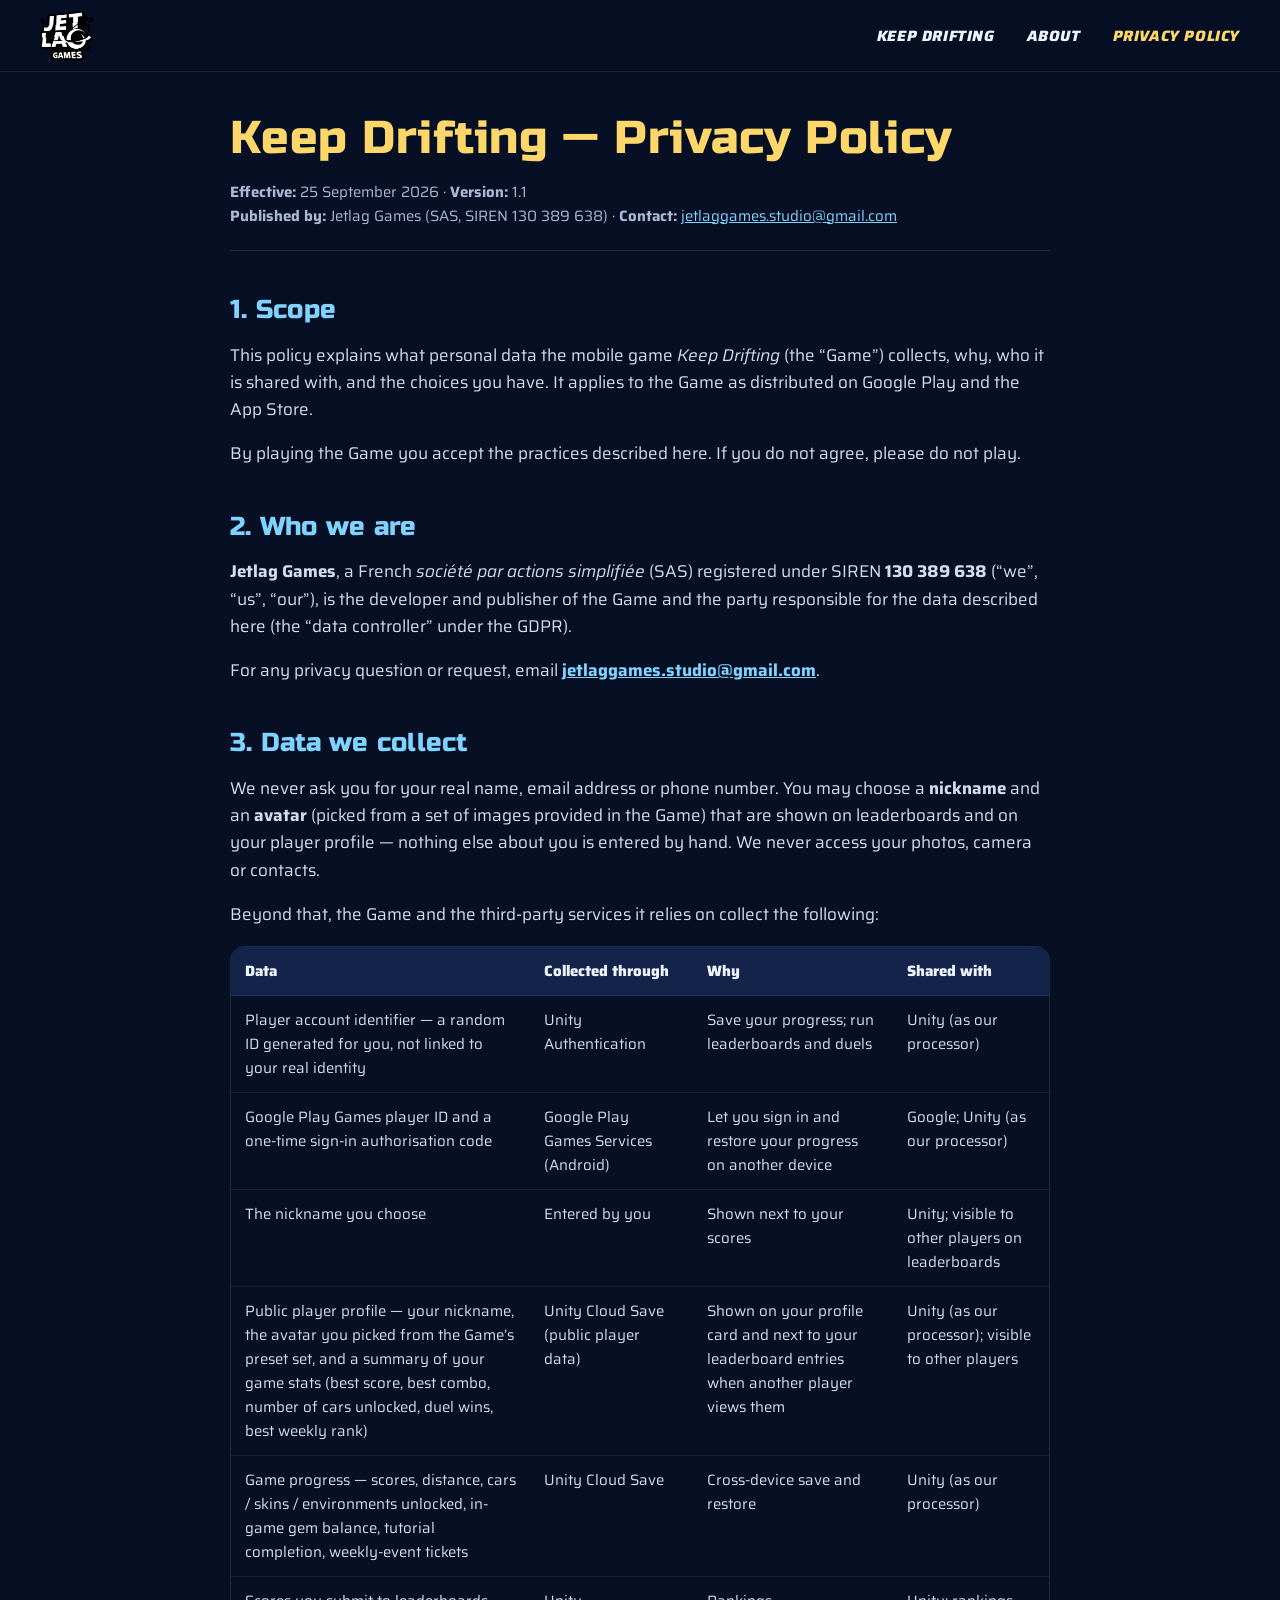
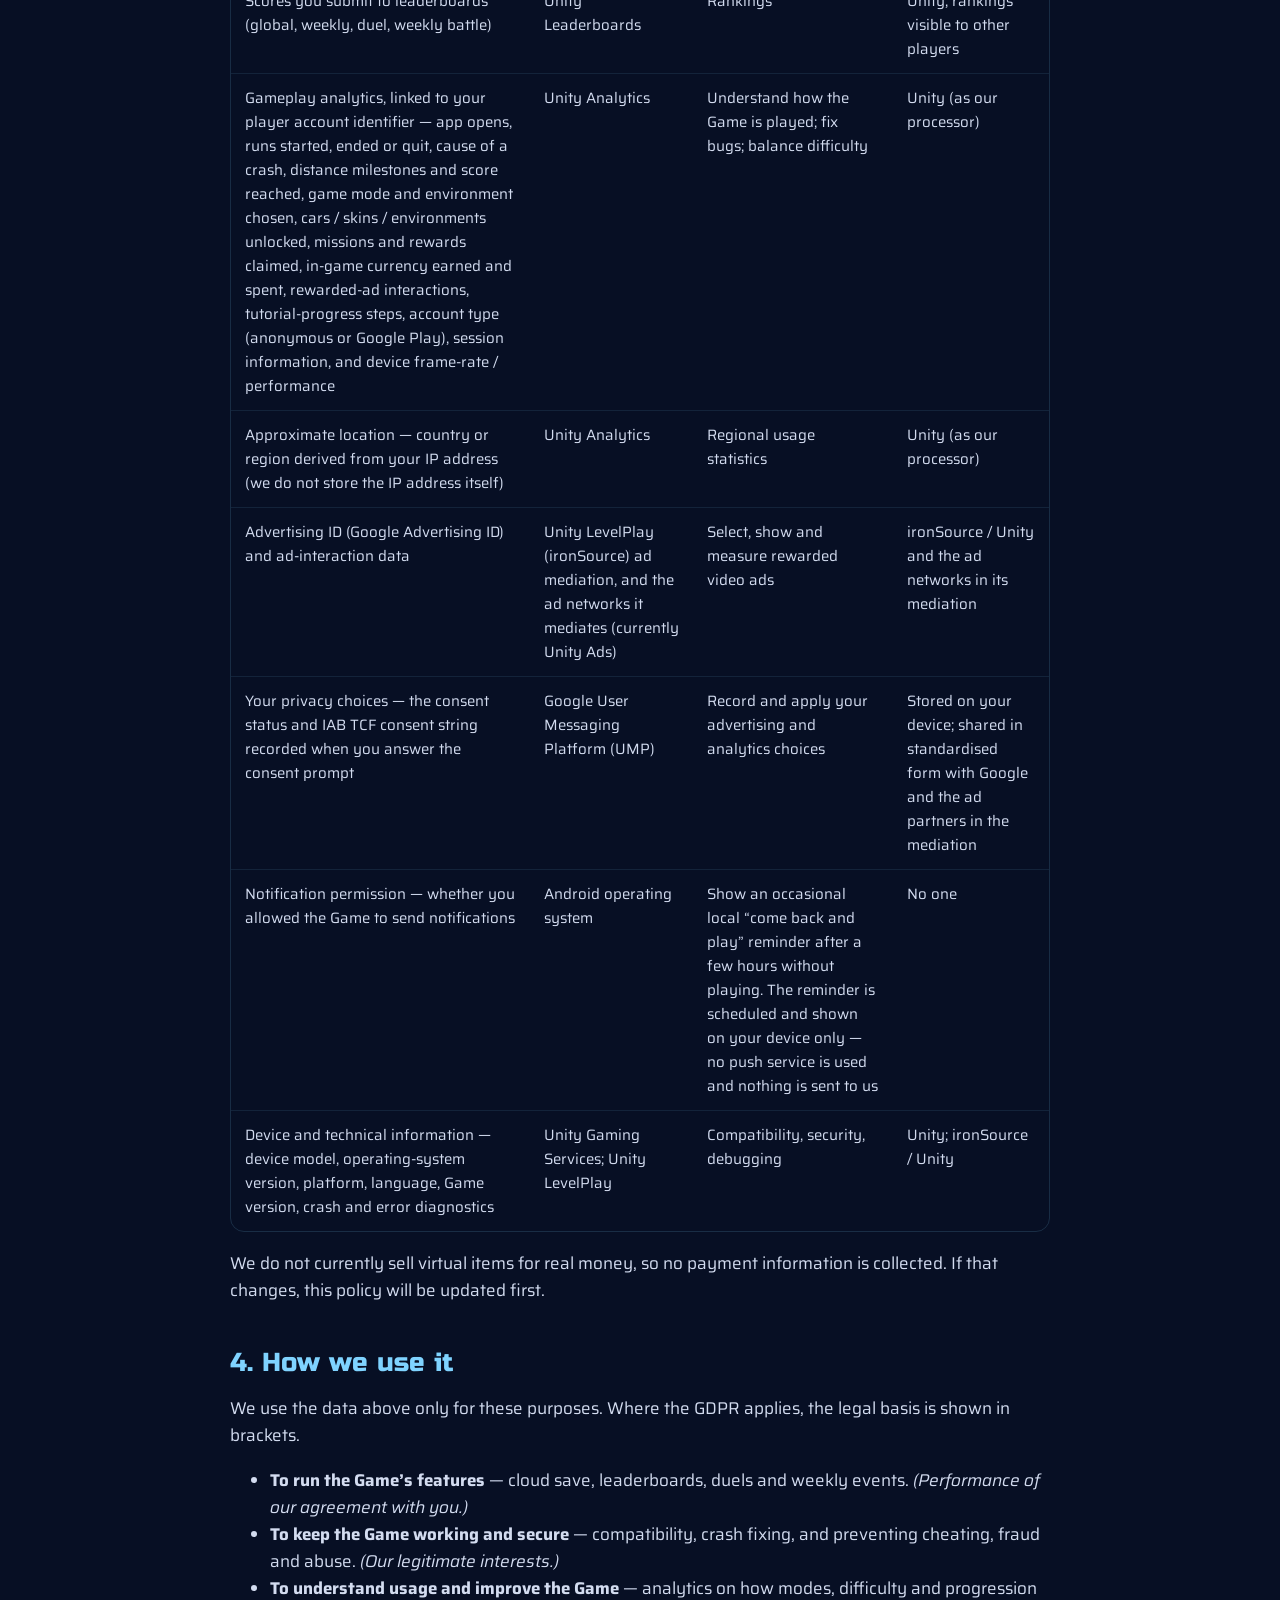
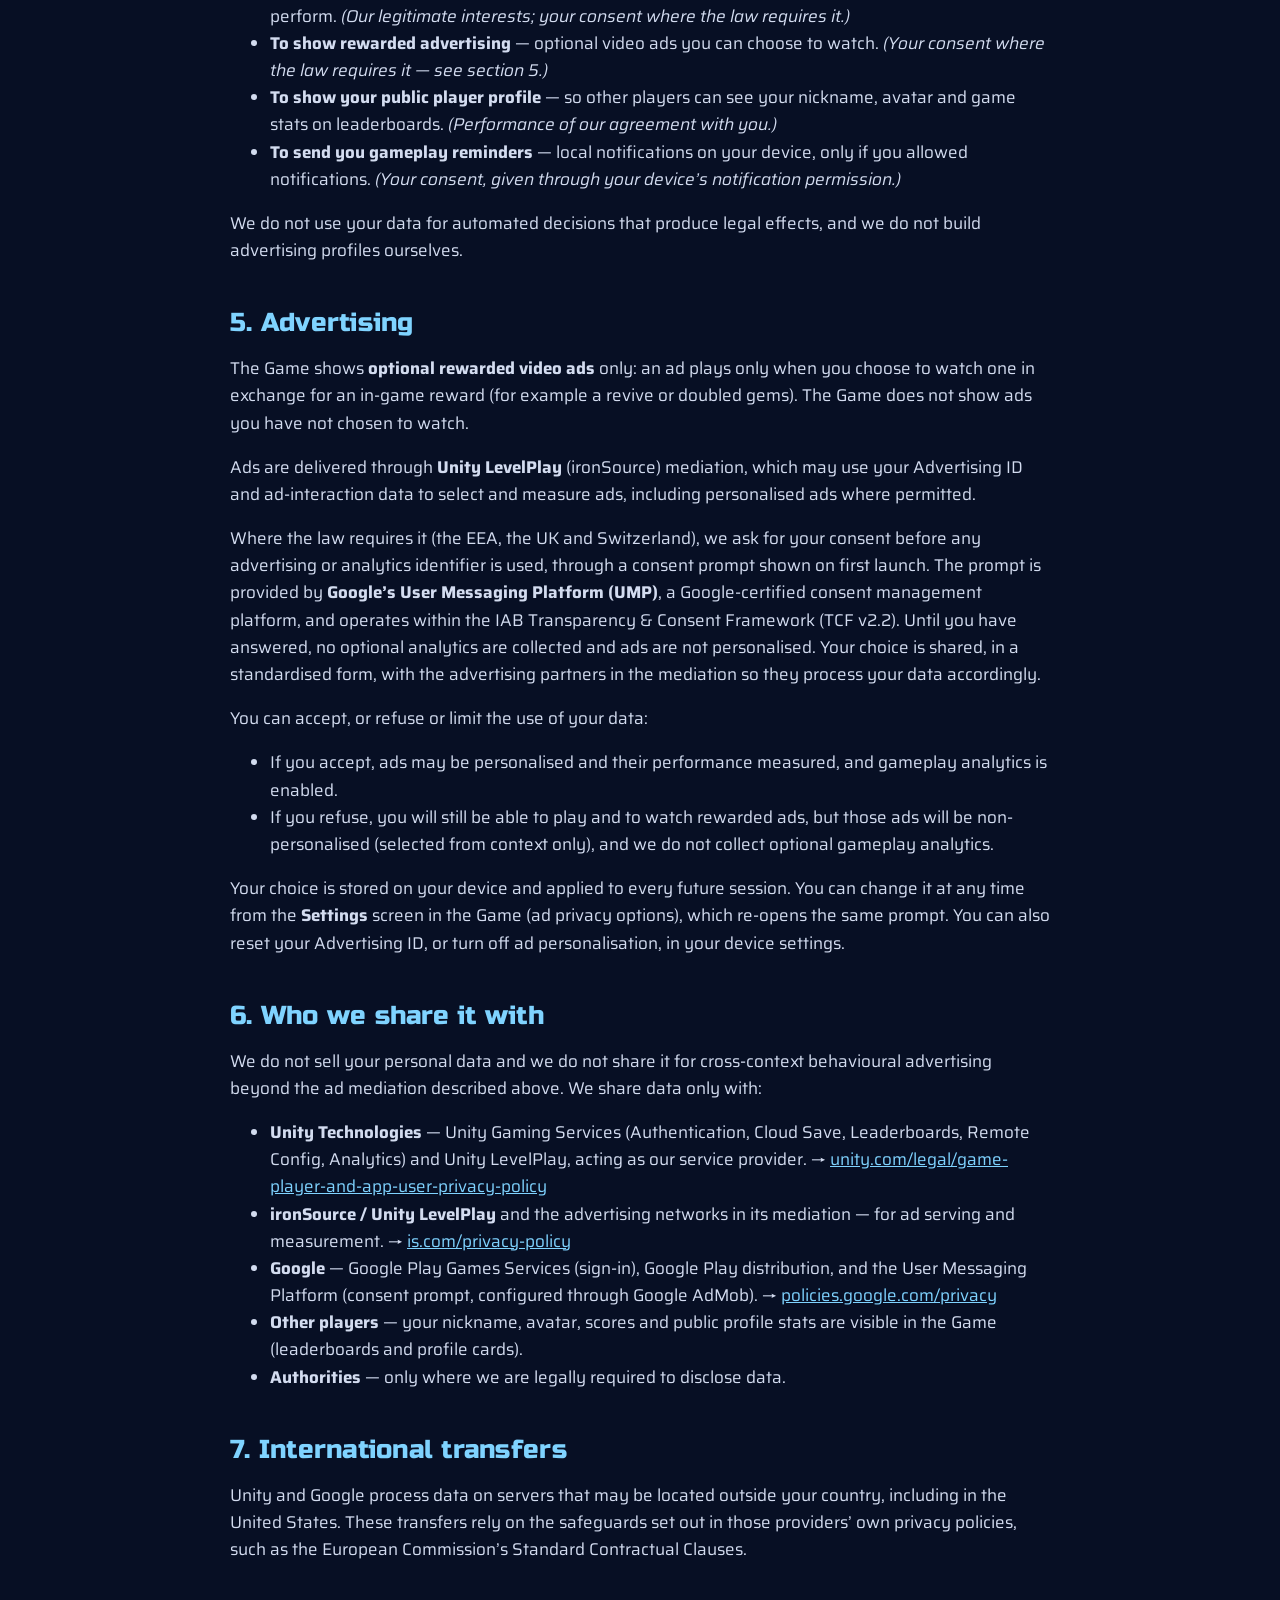
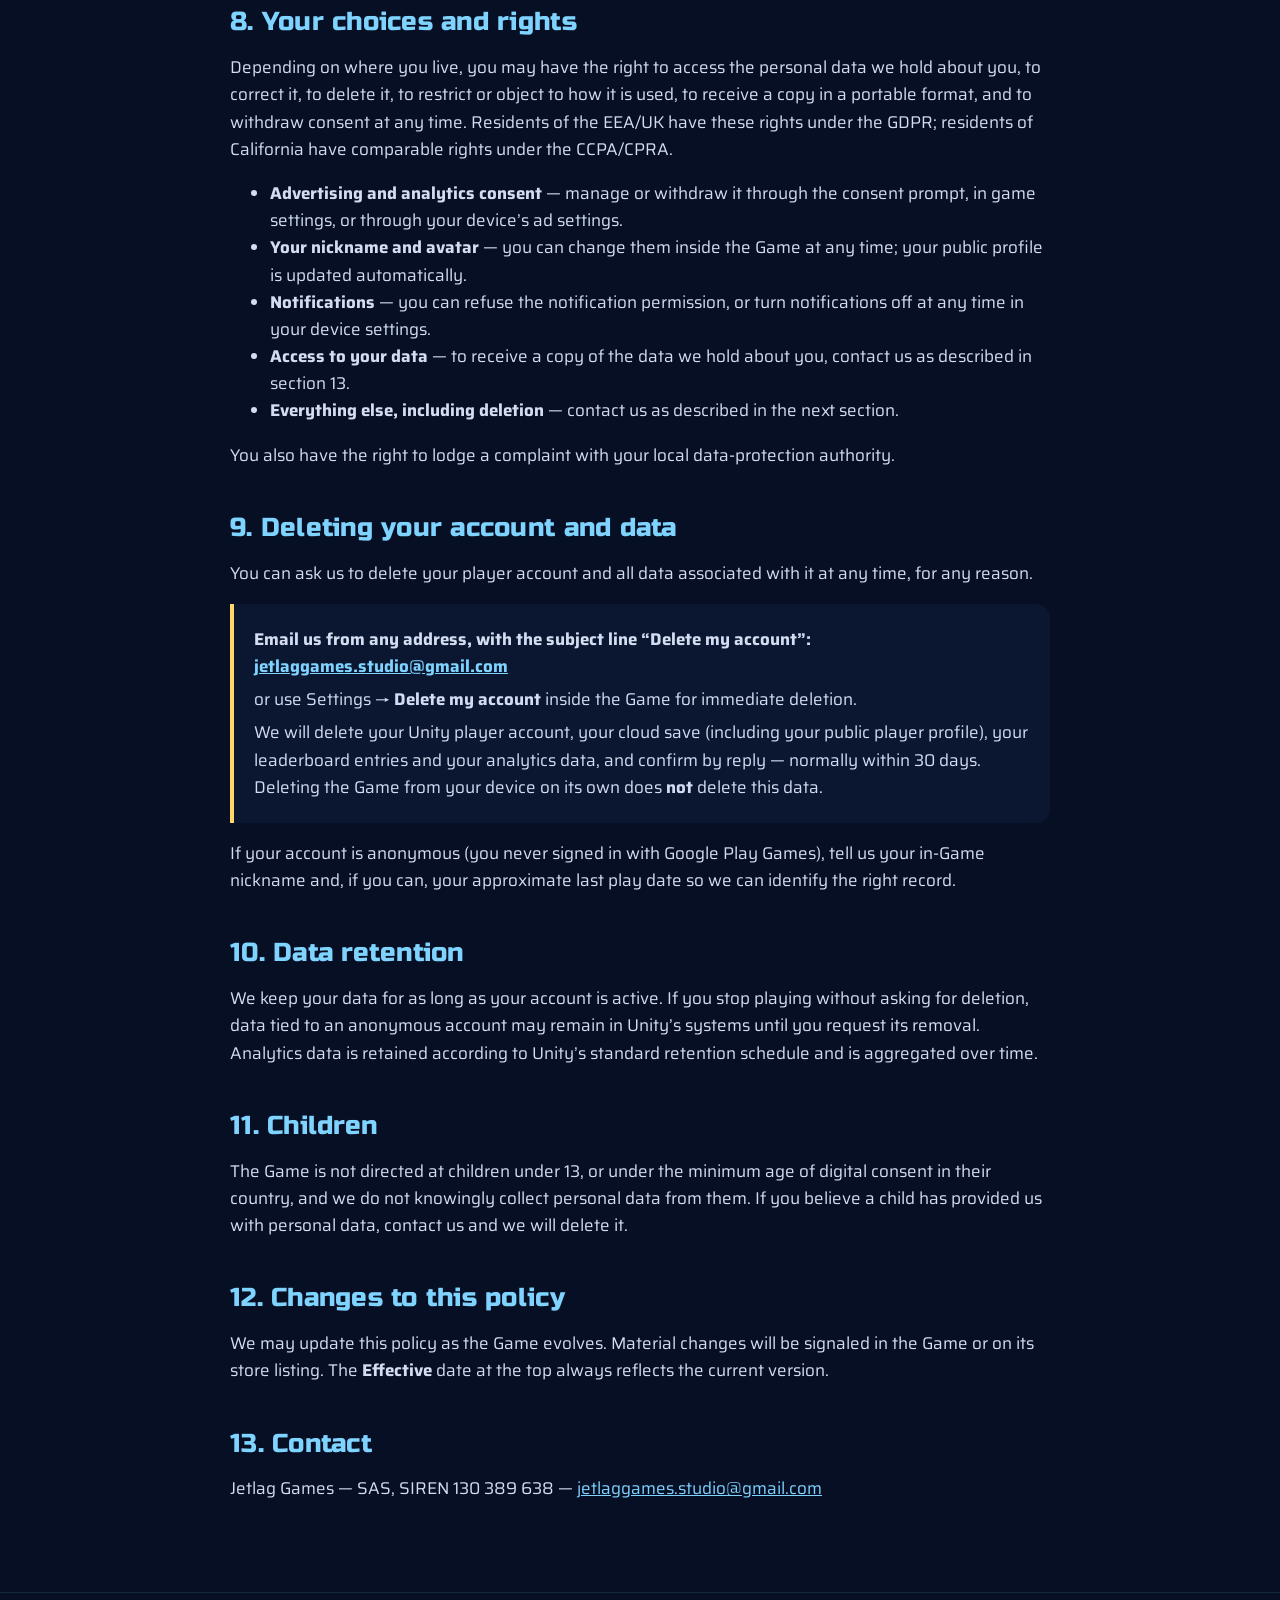
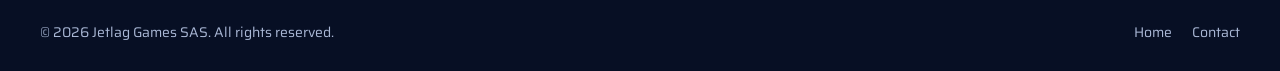
==== privacy.html @ ba2d4737 "Initial Jetlag Games website Co-Authored-By: Claude Opus 5.5 <noreply@anthropic.com>" ====
<!doctype html>
<html lang="en">
<head>
  <meta charset="utf-8">
  <meta name="viewport" content="width=device-width, initial-scale=1">
  <title>Privacy Policy — Keep Drifting</title>
  <meta name="description" content="Privacy Policy of the mobile game Keep Drifting, published by Jetlag Games.">
  <meta name="theme-color" content="#070f24">

  <link rel="icon" href="favicon.ico" sizes="any">
  <link rel="icon" type="image/png" sizes="32x32" href="assets/favicon-32.png">
  <link rel="apple-touch-icon" href="assets/apple-touch-icon.png">

  <link rel="preconnect" href="https://fonts.googleapis.com">
  <link rel="preconnect" href="https://fonts.gstatic.com" crossorigin>
  <link href="https://fonts.googleapis.com/css2?family=Russo+One&family=Saira:ital,wght@0,400;0,600;0,800;1,400;1,800&display=swap" rel="stylesheet">
  <link rel="stylesheet" href="assets/style.css">
</head>
<body>

  <header class="nav">
    <a class="nav__brand" href="./" aria-label="Jetlag Games — home">
      <picture>
        <source srcset="assets/jetlag-logo.webp" type="image/webp">
        <img src="assets/jetlag-logo.png" alt="Jetlag Games" width="400" height="376">
      </picture>
    </a>
    <nav class="nav__links" aria-label="Main">
      <a class="hide-sm" href="./#keep-drifting">Keep Drifting</a>
      <a href="./#about">About</a>
      <a href="privacy.html" aria-current="page">Privacy Policy</a>
    </nav>
  </header>

  <main class="legal">
    <article class="legal__inner">
      <h1>Keep Drifting — Privacy Policy</h1>
      <p class="meta">
        <strong>Effective:</strong> 25 September 2026 · <strong>Version:</strong> 1.1<br>
        <strong>Published by:</strong> Jetlag Games (SAS, SIREN 130 389 638) · <strong>Contact:</strong> <a href="mailto:jetlaggames.studio@gmail.com">jetlaggames.studio@gmail.com</a>
      </p>

      <h2>1. Scope</h2>
      <p>This policy explains what personal data the mobile game <em>Keep Drifting</em> (the “Game”) collects, why, who it is shared with, and the choices you have. It applies to the Game as distributed on Google Play and the App Store.</p>
      <p>By playing the Game you accept the practices described here. If you do not agree, please do not play.</p>

      <h2>2. Who we are</h2>
      <p><strong>Jetlag Games</strong>, a French <em>société par actions simplifiée</em> (SAS) registered under SIREN <strong>130 389 638</strong> (“we”, “us”, “our”), is the developer and publisher of the Game and the party responsible for the data described here (the “data controller” under the GDPR).</p>
      <p>For any privacy question or request, email <a href="mailto:jetlaggames.studio@gmail.com"><strong>jetlaggames.studio@gmail.com</strong></a>.</p>

      <h2>3. Data we collect</h2>
      <p>We never ask you for your real name, email address or phone number. You may choose a <strong>nickname</strong> and an <strong>avatar</strong> (picked from a set of images provided in the Game) that are shown on leaderboards and on your player profile — nothing else about you is entered by hand. We never access your photos, camera or contacts.</p>
      <p>Beyond that, the Game and the third-party services it relies on collect the following:</p>

      <div class="table-wrap">
        <table>
          <thead>
            <tr><th>Data</th><th>Collected through</th><th>Why</th><th>Shared with</th></tr>
          </thead>
          <tbody>
            <tr><td>Player account identifier — a random ID generated for you, not linked to your real identity</td><td>Unity Authentication</td><td>Save your progress; run leaderboards and duels</td><td>Unity (as our processor)</td></tr>
            <tr><td>Google Play Games player ID and a one-time sign-in authorisation code</td><td>Google Play Games Services (Android)</td><td>Let you sign in and restore your progress on another device</td><td>Google; Unity (as our processor)</td></tr>
            <tr><td>The nickname you choose</td><td>Entered by you</td><td>Shown next to your scores</td><td>Unity; visible to other players on leaderboards</td></tr>
            <tr><td>Public player profile — your nickname, the avatar you picked from the Game’s preset set, and a summary of your game stats (best score, best combo, number of cars unlocked, duel wins, best weekly rank)</td><td>Unity Cloud Save (public player data)</td><td>Shown on your profile card and next to your leaderboard entries when another player views them</td><td>Unity (as our processor); visible to other players</td></tr>
            <tr><td>Game progress — scores, distance, cars / skins / environments unlocked, in-game gem balance, tutorial completion, weekly-event tickets</td><td>Unity Cloud Save</td><td>Cross-device save and restore</td><td>Unity (as our processor)</td></tr>
            <tr><td>Scores you submit to leaderboards (global, weekly, duel, weekly battle)</td><td>Unity Leaderboards</td><td>Rankings</td><td>Unity; rankings visible to other players</td></tr>
            <tr><td>Gameplay analytics, linked to your player account identifier — app opens, runs started, ended or quit, cause of a crash, distance milestones and score reached, game mode and environment chosen, cars / skins / environments unlocked, missions and rewards claimed, in-game currency earned and spent, rewarded-ad interactions, tutorial-progress steps, account type (anonymous or Google Play), session information, and device frame-rate / performance</td><td>Unity Analytics</td><td>Understand how the Game is played; fix bugs; balance difficulty</td><td>Unity (as our processor)</td></tr>
            <tr><td>Approximate location — country or region derived from your IP address (we do not store the IP address itself)</td><td>Unity Analytics</td><td>Regional usage statistics</td><td>Unity (as our processor)</td></tr>
            <tr><td>Advertising ID (Google Advertising ID) and ad-interaction data</td><td>Unity LevelPlay (ironSource) ad mediation, and the ad networks it mediates (currently Unity Ads)</td><td>Select, show and measure rewarded video ads</td><td>ironSource / Unity and the ad networks in its mediation</td></tr>
            <tr><td>Your privacy choices — the consent status and IAB TCF consent string recorded when you answer the consent prompt</td><td>Google User Messaging Platform (UMP)</td><td>Record and apply your advertising and analytics choices</td><td>Stored on your device; shared in standardised form with Google and the ad partners in the mediation</td></tr>
            <tr><td>Notification permission — whether you allowed the Game to send notifications</td><td>Android operating system</td><td>Show an occasional local “come back and play” reminder after a few hours without playing. The reminder is scheduled and shown on your device only — no push service is used and nothing is sent to us</td><td>No one</td></tr>
            <tr><td>Device and technical information — device model, operating-system version, platform, language, Game version, crash and error diagnostics</td><td>Unity Gaming Services; Unity LevelPlay</td><td>Compatibility, security, debugging</td><td>Unity; ironSource / Unity</td></tr>
          </tbody>
        </table>
      </div>
      <p>We do not currently sell virtual items for real money, so no payment information is collected. If that changes, this policy will be updated first.</p>

      <h2>4. How we use it</h2>
      <p>We use the data above only for these purposes. Where the GDPR applies, the legal basis is shown in brackets.</p>
      <ul>
        <li><strong>To run the Game’s features</strong> — cloud save, leaderboards, duels and weekly events. <em>(Performance of our agreement with you.)</em></li>
        <li><strong>To keep the Game working and secure</strong> — compatibility, crash fixing, and preventing cheating, fraud and abuse. <em>(Our legitimate interests.)</em></li>
        <li><strong>To understand usage and improve the Game</strong> — analytics on how modes, difficulty and progression perform. <em>(Our legitimate interests; your consent where the law requires it.)</em></li>
        <li><strong>To show rewarded advertising</strong> — optional video ads you can choose to watch. <em>(Your consent where the law requires it — see section 5.)</em></li>
        <li><strong>To show your public player profile</strong> — so other players can see your nickname, avatar and game stats on leaderboards. <em>(Performance of our agreement with you.)</em></li>
        <li><strong>To send you gameplay reminders</strong> — local notifications on your device, only if you allowed notifications. <em>(Your consent, given through your device’s notification permission.)</em></li>
      </ul>
      <p>We do not use your data for automated decisions that produce legal effects, and we do not build advertising profiles ourselves.</p>

      <h2>5. Advertising</h2>
      <p>The Game shows <strong>optional rewarded video ads</strong> only: an ad plays only when you choose to watch one in exchange for an in-game reward (for example a revive or doubled gems). The Game does not show ads you have not chosen to watch.</p>
      <p>Ads are delivered through <strong>Unity LevelPlay</strong> (ironSource) mediation, which may use your Advertising ID and ad-interaction data to select and measure ads, including personalised ads where permitted.</p>
      <p>Where the law requires it (the EEA, the UK and Switzerland), we ask for your consent before any advertising or analytics identifier is used, through a consent prompt shown on first launch. The prompt is provided by <strong>Google’s User Messaging Platform (UMP)</strong>, a Google-certified consent management platform, and operates within the IAB Transparency &amp; Consent Framework (TCF v2.2). Until you have answered, no optional analytics are collected and ads are not personalised. Your choice is shared, in a standardised form, with the advertising partners in the mediation so they process your data accordingly.</p>
      <p>You can accept, or refuse or limit the use of your data:</p>
      <ul>
        <li>If you accept, ads may be personalised and their performance measured, and gameplay analytics is enabled.</li>
        <li>If you refuse, you will still be able to play and to watch rewarded ads, but those ads will be non-personalised (selected from context only), and we do not collect optional gameplay analytics.</li>
      </ul>
      <p>Your choice is stored on your device and applied to every future session. You can change it at any time from the <strong>Settings</strong> screen in the Game (ad privacy options), which re-opens the same prompt. You can also reset your Advertising ID, or turn off ad personalisation, in your device settings.</p>

      <h2>6. Who we share it with</h2>
      <p>We do not sell your personal data and we do not share it for cross-context behavioural advertising beyond the ad mediation described above. We share data only with:</p>
      <ul>
        <li><strong>Unity Technologies</strong> — Unity Gaming Services (Authentication, Cloud Save, Leaderboards, Remote Config, Analytics) and Unity LevelPlay, acting as our service provider. → <a href="https://unity.com/legal/game-player-and-app-user-privacy-policy" rel="noopener">unity.com/legal/game-player-and-app-user-privacy-policy</a></li>
        <li><strong>ironSource / Unity LevelPlay</strong> and the advertising networks in its mediation — for ad serving and measurement. → <a href="https://www.is.com/privacy-policy/" rel="noopener">is.com/privacy-policy</a></li>
        <li><strong>Google</strong> — Google Play Games Services (sign-in), Google Play distribution, and the User Messaging Platform (consent prompt, configured through Google AdMob). → <a href="https://policies.google.com/privacy" rel="noopener">policies.google.com/privacy</a></li>
        <li><strong>Other players</strong> — your nickname, avatar, scores and public profile stats are visible in the Game (leaderboards and profile cards).</li>
        <li><strong>Authorities</strong> — only where we are legally required to disclose data.</li>
      </ul>

      <h2>7. International transfers</h2>
      <p>Unity and Google process data on servers that may be located outside your country, including in the United States. These transfers rely on the safeguards set out in those providers’ own privacy policies, such as the European Commission’s Standard Contractual Clauses.</p>

      <h2>8. Your choices and rights</h2>
      <p>Depending on where you live, you may have the right to access the personal data we hold about you, to correct it, to delete it, to restrict or object to how it is used, to receive a copy in a portable format, and to withdraw consent at any time. Residents of the EEA/UK have these rights under the GDPR; residents of California have comparable rights under the CCPA/CPRA.</p>
      <ul>
        <li><strong>Advertising and analytics consent</strong> — manage or withdraw it through the consent prompt, in game settings, or through your device’s ad settings.</li>
        <li><strong>Your nickname and avatar</strong> — you can change them inside the Game at any time; your public profile is updated automatically.</li>
        <li><strong>Notifications</strong> — you can refuse the notification permission, or turn notifications off at any time in your device settings.</li>
        <li><strong>Access to your data</strong> — to receive a copy of the data we hold about you, contact us as described in section 13.</li>
        <li><strong>Everything else, including deletion</strong> — contact us as described in the next section.</li>
      </ul>
      <p>You also have the right to lodge a complaint with your local data-protection authority.</p>

      <h2 id="delete-account">9. Deleting your account and data</h2>
      <p>You can ask us to delete your player account and all data associated with it at any time, for any reason.</p>
      <blockquote>
        <p><strong>Email us from any address, with the subject line “Delete my account”:</strong> <a href="mailto:jetlaggames.studio@gmail.com?subject=Delete%20my%20account"><strong>jetlaggames.studio@gmail.com</strong></a></p>
        <p>or use Settings → <strong>Delete my account</strong> inside the Game for immediate deletion.</p>
        <p>We will delete your Unity player account, your cloud save (including your public player profile), your leaderboard entries and your analytics data, and confirm by reply — normally within 30 days. Deleting the Game from your device on its own does <strong>not</strong> delete this data.</p>
      </blockquote>
      <p>If your account is anonymous (you never signed in with Google Play Games), tell us your in-Game nickname and, if you can, your approximate last play date so we can identify the right record.</p>

      <h2>10. Data retention</h2>
      <p>We keep your data for as long as your account is active. If you stop playing without asking for deletion, data tied to an anonymous account may remain in Unity’s systems until you request its removal. Analytics data is retained according to Unity’s standard retention schedule and is aggregated over time.</p>

      <h2>11. Children</h2>
      <p>The Game is not directed at children under 13, or under the minimum age of digital consent in their country, and we do not knowingly collect personal data from them. If you believe a child has provided us with personal data, contact us and we will delete it.</p>

      <h2>12. Changes to this policy</h2>
      <p>We may update this policy as the Game evolves. Material changes will be signaled in the Game or on its store listing. The <strong>Effective</strong> date at the top always reflects the current version.</p>

      <h2>13. Contact</h2>
      <p>Jetlag Games — SAS, SIREN 130 389 638 — <a href="mailto:jetlaggames.studio@gmail.com">jetlaggames.studio@gmail.com</a></p>
    </article>
  </main>

  <footer class="footer">
    <span>© 2026 Jetlag Games SAS. All rights reserved.</span>
    <nav aria-label="Footer">
      <a href="./">Home</a>
      <a href="mailto:jetlaggames.studio@gmail.com">Contact</a>
    </nav>
  </footer>

</body>
</html>
---- assets/style.css ----
:root {
  --navy-900: #070f24;
  --navy-800: #0b1630;
  --navy-700: #13234a;
  --sky: #7fd3ff;
  --sun: #fdd76a;
  --orange: #ff8a3d;
  --text: #eef3ff;
  --text-dim: #aab8d6;
  --radius: 14px;
  --nav-h: 72px;
  --gutter: clamp(16px, 4vw, 40px);
}

* { box-sizing: border-box; }

html { scroll-behavior: smooth; scroll-padding-top: var(--nav-h); }

body {
  margin: 0;
  background: var(--navy-900);
  color: var(--text);
  font-family: "Saira", system-ui, -apple-system, "Segoe UI", sans-serif;
  font-size: 17px;
  line-height: 1.6;
  -webkit-font-smoothing: antialiased;
}

a { color: var(--sky); }
a:hover { color: var(--sun); }

img { max-width: 100%; display: block; }

/* ---------- Top bar ---------- */
.nav {
  position: fixed;
  inset: 0 0 auto 0;
  height: var(--nav-h);
  z-index: 10;
  display: flex;
  align-items: center;
  justify-content: space-between;
  padding: 0 var(--gutter);
  background: rgba(7, 15, 36, 0.82);
  backdrop-filter: blur(10px);
  -webkit-backdrop-filter: blur(10px);
  border-bottom: 1px solid rgba(127, 211, 255, 0.12);
}

.nav__brand { display: flex; align-items: center; gap: 12px; text-decoration: none; }
.nav__brand img { height: 50px; width: auto; }

.nav__links { display: flex; gap: clamp(14px, 3vw, 32px); }
.nav__links a {
  color: var(--text);
  text-decoration: none;
  font-weight: 800;
  font-style: italic;
  text-transform: uppercase;
  font-size: 15px;
  letter-spacing: 0.04em;
}
.nav__links a:hover, .nav__links a[aria-current="page"] { color: var(--sun); }

/* ---------- Hero ---------- */
.hero {
  position: relative;
  min-height: 100svh;
  display: flex;
  flex-direction: column;
  align-items: center;
  justify-content: flex-start;
  padding: calc(var(--nav-h) + 6vh) var(--gutter) 8vh;
  overflow: hidden;
  text-align: center;
}

.hero__bg { position: absolute; inset: 0; z-index: -2; }
.hero__bg img { width: 100%; height: 100%; object-fit: cover; object-position: center 62%; }

.hero::before {
  content: "";
  position: absolute;
  inset: 0;
  z-index: -1;
  background:
    linear-gradient(to bottom, rgba(7, 15, 36, 0.55) 0%, rgba(7, 15, 36, 0) 38%),
    linear-gradient(to top, rgba(7, 15, 36, 0.9) 0%, rgba(7, 15, 36, 0) 22%);
}

.hero__logo {
  width: min(560px, 86vw);
  height: auto;
  filter: drop-shadow(0 10px 24px rgba(7, 15, 36, 0.45));
  animation: drop-in 0.9s cubic-bezier(.2, .9, .3, 1.2) both;
}

.hero__tag {
  margin-top: 18px;
  display: inline-block;
  padding: 10px 22px;
  border-radius: 999px;
  background: var(--navy-800);
  border: 2px solid var(--sky);
  font-family: "Russo One", "Saira", sans-serif;
  font-size: clamp(18px, 2.4vw, 24px);
  letter-spacing: 0.06em;
  text-transform: uppercase;
  color: var(--text);
  box-shadow: 0 8px 24px rgba(7, 15, 36, 0.4);
  animation: fade-up 0.8s 0.35s ease-out both;
}

.hero__tag span { color: var(--sun); }

@keyframes drop-in {
  from { opacity: 0; transform: translateY(-24px) scale(0.92); }
  to   { opacity: 1; transform: none; }
}
@keyframes fade-up {
  from { opacity: 0; transform: translateY(12px); }
  to   { opacity: 1; transform: none; }
}

/* ---------- Sections ---------- */
.section {
  padding: clamp(56px, 9vw, 96px) var(--gutter);
}
.section__inner { max-width: 760px; margin: 0 auto; }

h1, h2, h3 {
  font-family: "Russo One", "Saira", sans-serif;
  font-weight: 400;
  letter-spacing: 0.01em;
  line-height: 1.15;
}
h2 { font-size: clamp(30px, 4vw, 40px); margin: 0 0 18px; color: var(--sun); }

.about p { color: var(--text-dim); font-size: 18px; margin: 0 0 14px; }
.about p strong { color: var(--text); }

.contact-card {
  margin-top: 28px;
  padding: 18px 22px;
  border-radius: var(--radius);
  background: var(--navy-800);
  border: 1px solid rgba(127, 211, 255, 0.15);
  display: flex;
  flex-wrap: wrap;
  gap: 6px 14px;
  align-items: center;
}
.contact-card span { color: var(--text-dim); }
.contact-card a { font-weight: 800; word-break: break-all; }

/* ---------- Footer ---------- */
.footer {
  padding: 28px var(--gutter);
  border-top: 1px solid rgba(127, 211, 255, 0.12);
  color: var(--text-dim);
  font-size: 14px;
  display: flex;
  flex-wrap: wrap;
  gap: 8px 24px;
  justify-content: space-between;
  align-items: center;
}
.footer nav { display: flex; gap: 20px; flex-wrap: wrap; }
.footer a { color: var(--text-dim); text-decoration: none; }
.footer a:hover { color: var(--sun); }

/* ---------- Legal page ---------- */
.legal {
  padding: calc(var(--nav-h) + 40px) var(--gutter) 72px;
}
.legal__inner { max-width: 820px; margin: 0 auto; }
.legal h1 { font-size: clamp(32px, 5vw, 46px); margin: 0 0 10px; color: var(--sun); }
.legal h2 { font-size: 26px; margin: 44px 0 12px; color: var(--sky); }
.legal p, .legal li { color: #d3dcf0; }
.legal .meta {
  color: var(--text-dim);
  font-size: 15px;
  padding-bottom: 22px;
  border-bottom: 1px solid rgba(127, 211, 255, 0.15);
}
.legal blockquote {
  margin: 16px 0;
  padding: 16px 20px;
  border-left: 4px solid var(--sun);
  background: var(--navy-800);
  border-radius: 0 var(--radius) var(--radius) 0;
}
.legal blockquote p { margin: 6px 0; }

.table-wrap {
  overflow-x: auto;
  margin: 18px 0;
  border-radius: var(--radius);
  border: 1px solid rgba(127, 211, 255, 0.15);
}
table { border-collapse: collapse; width: 100%; min-width: 640px; font-size: 15px; }
th, td { text-align: left; vertical-align: top; padding: 12px 14px; border-bottom: 1px solid rgba(127, 211, 255, 0.1); }
th { background: var(--navy-700); color: var(--text); font-weight: 800; }
td { color: #d3dcf0; }
tr:last-child td { border-bottom: 0; }

/* ---------- Small screens ---------- */
@media (max-width: 560px) {
  :root { --nav-h: 62px; }
  .nav__brand img { height: 42px; }
  .nav__links { gap: 14px; }
  .nav__links a { font-size: 14px; }
  .nav__links .hide-sm { display: none; }
}

@media (prefers-reduced-motion: reduce) {
  html { scroll-behavior: auto; }
  .hero__logo, .hero__tag { animation: none; }
}
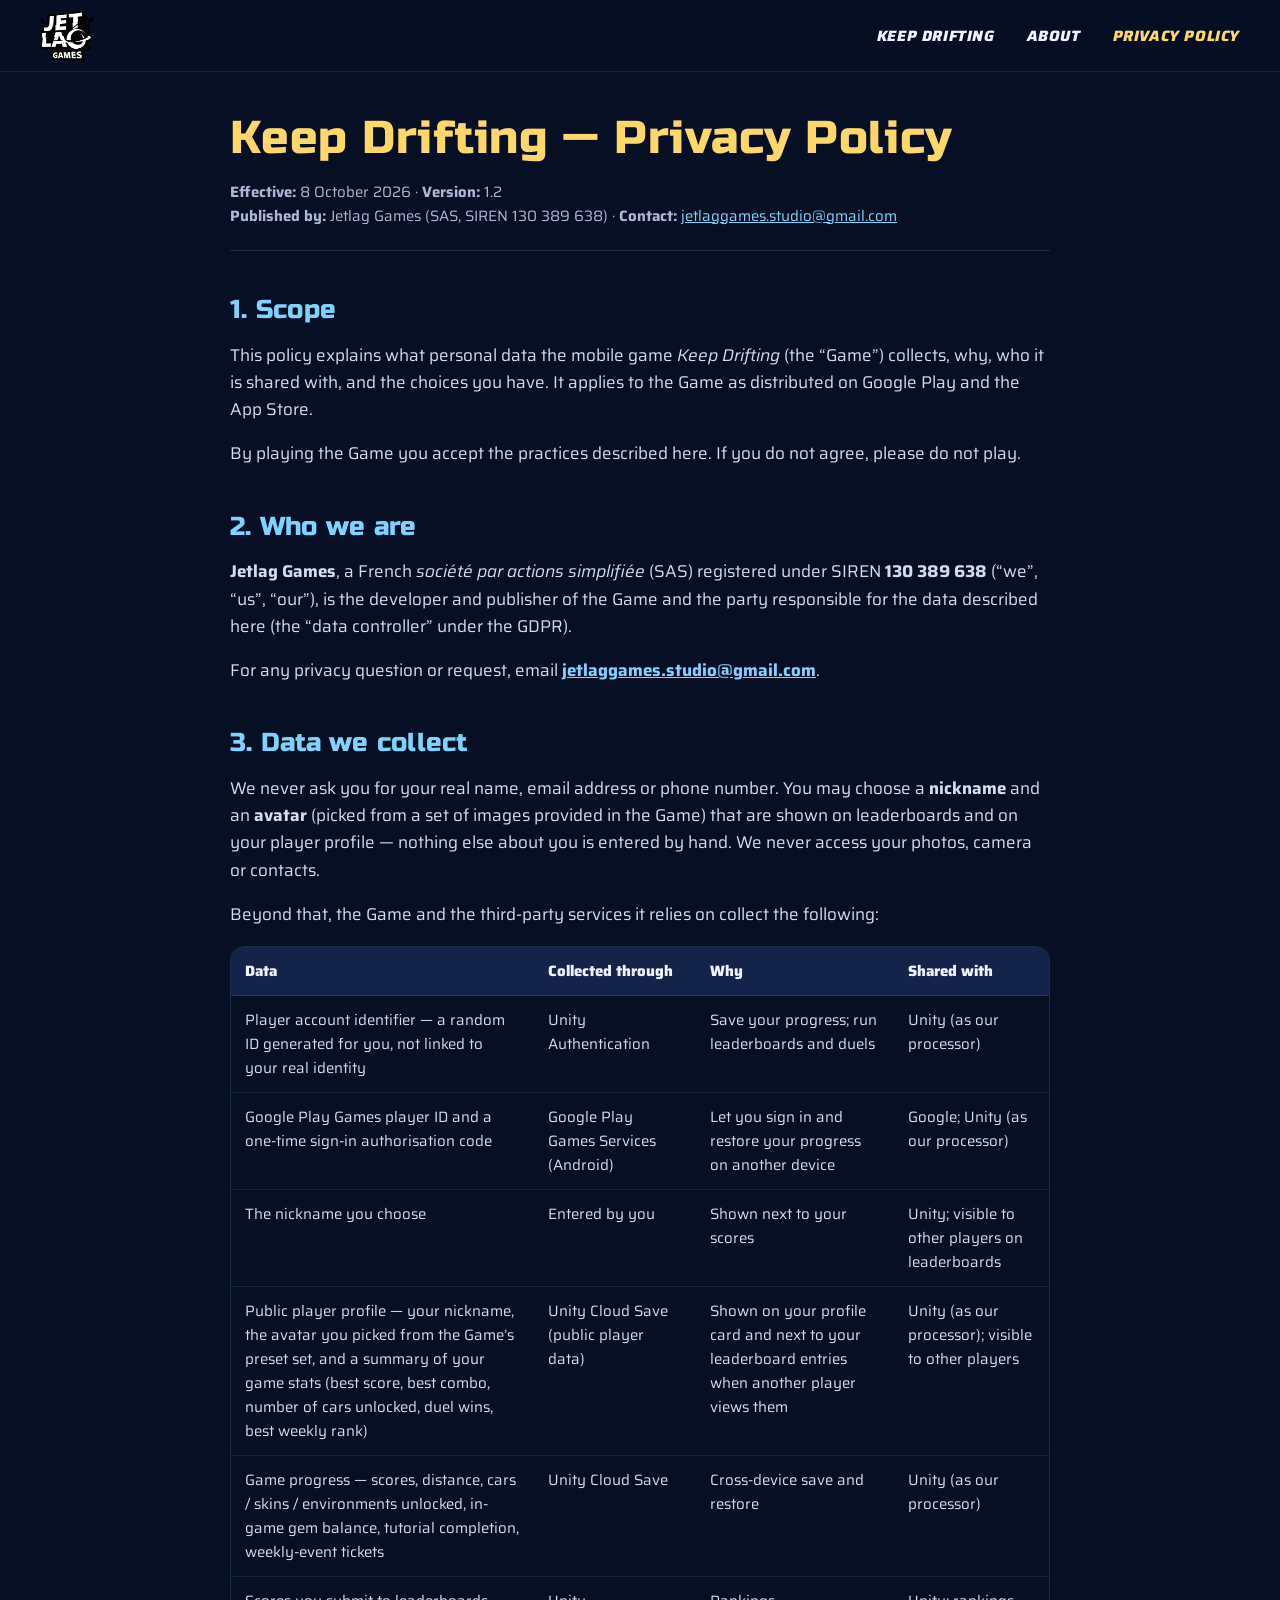
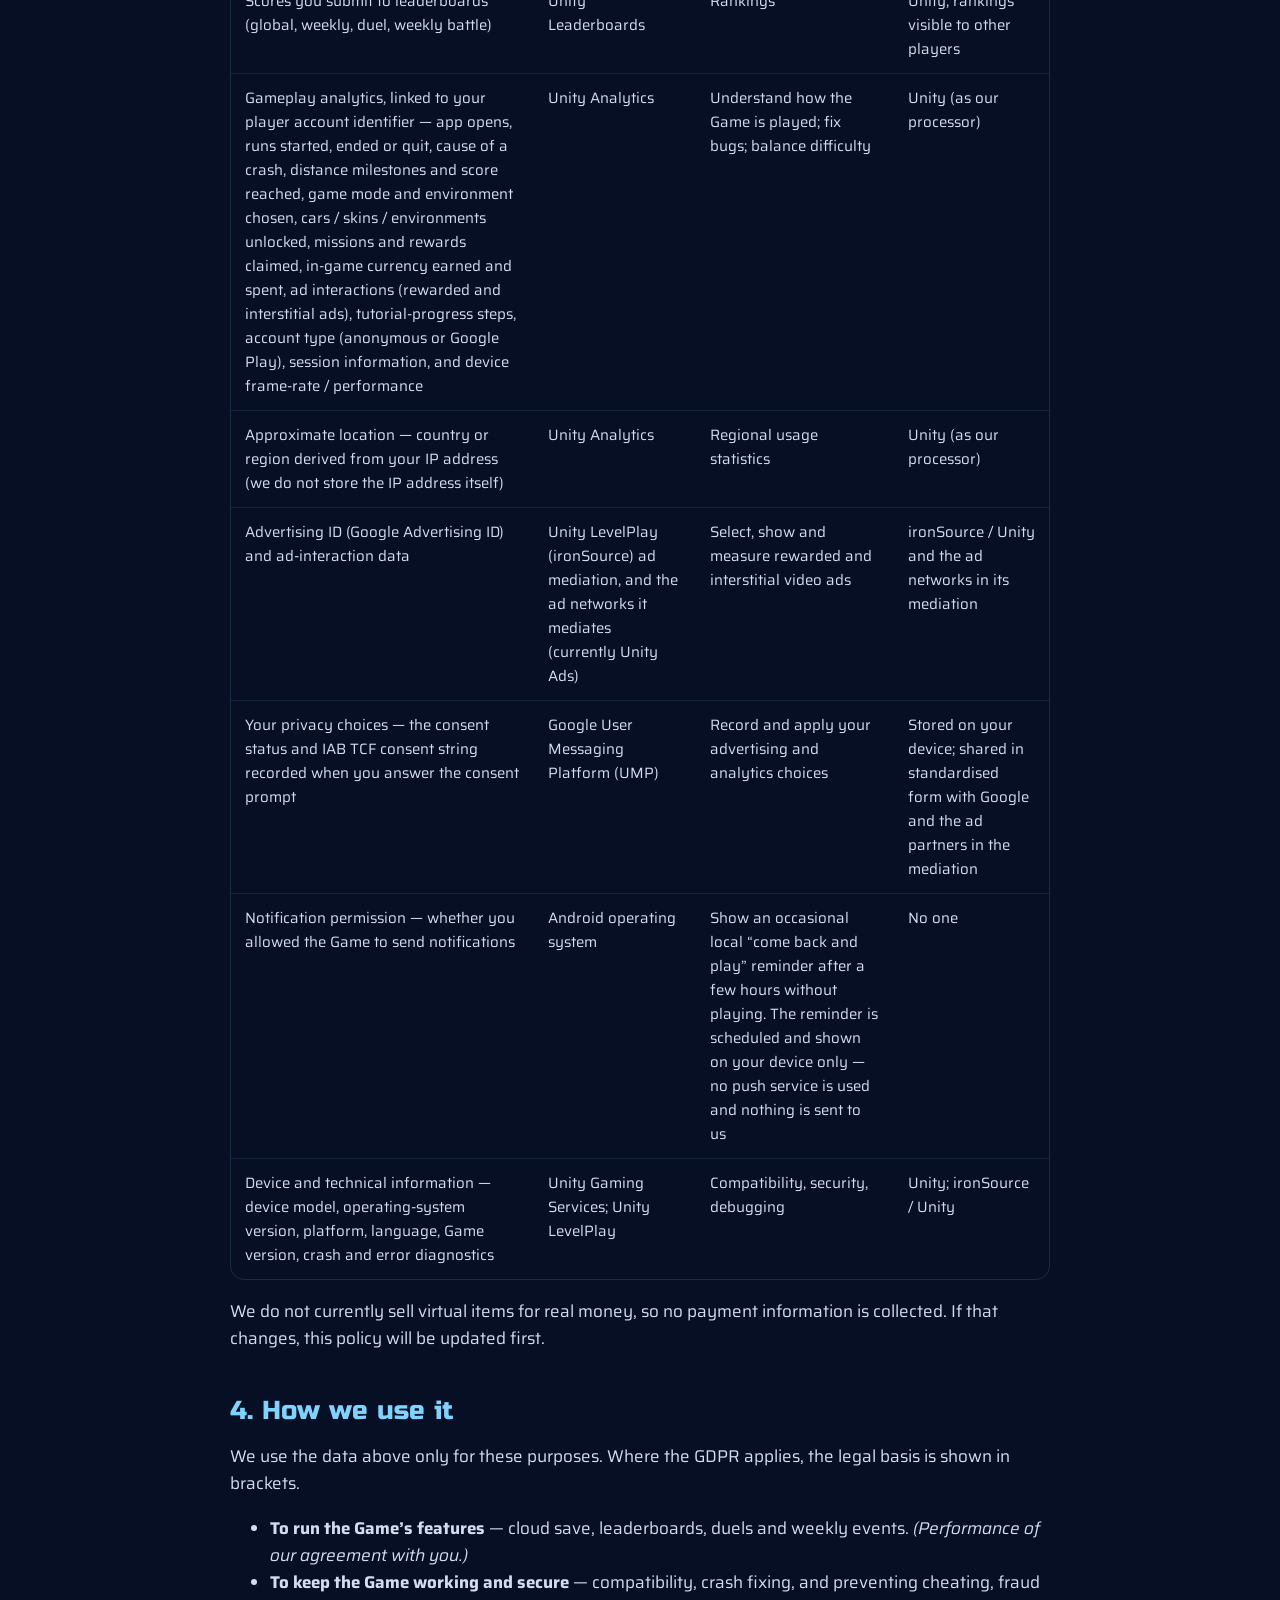
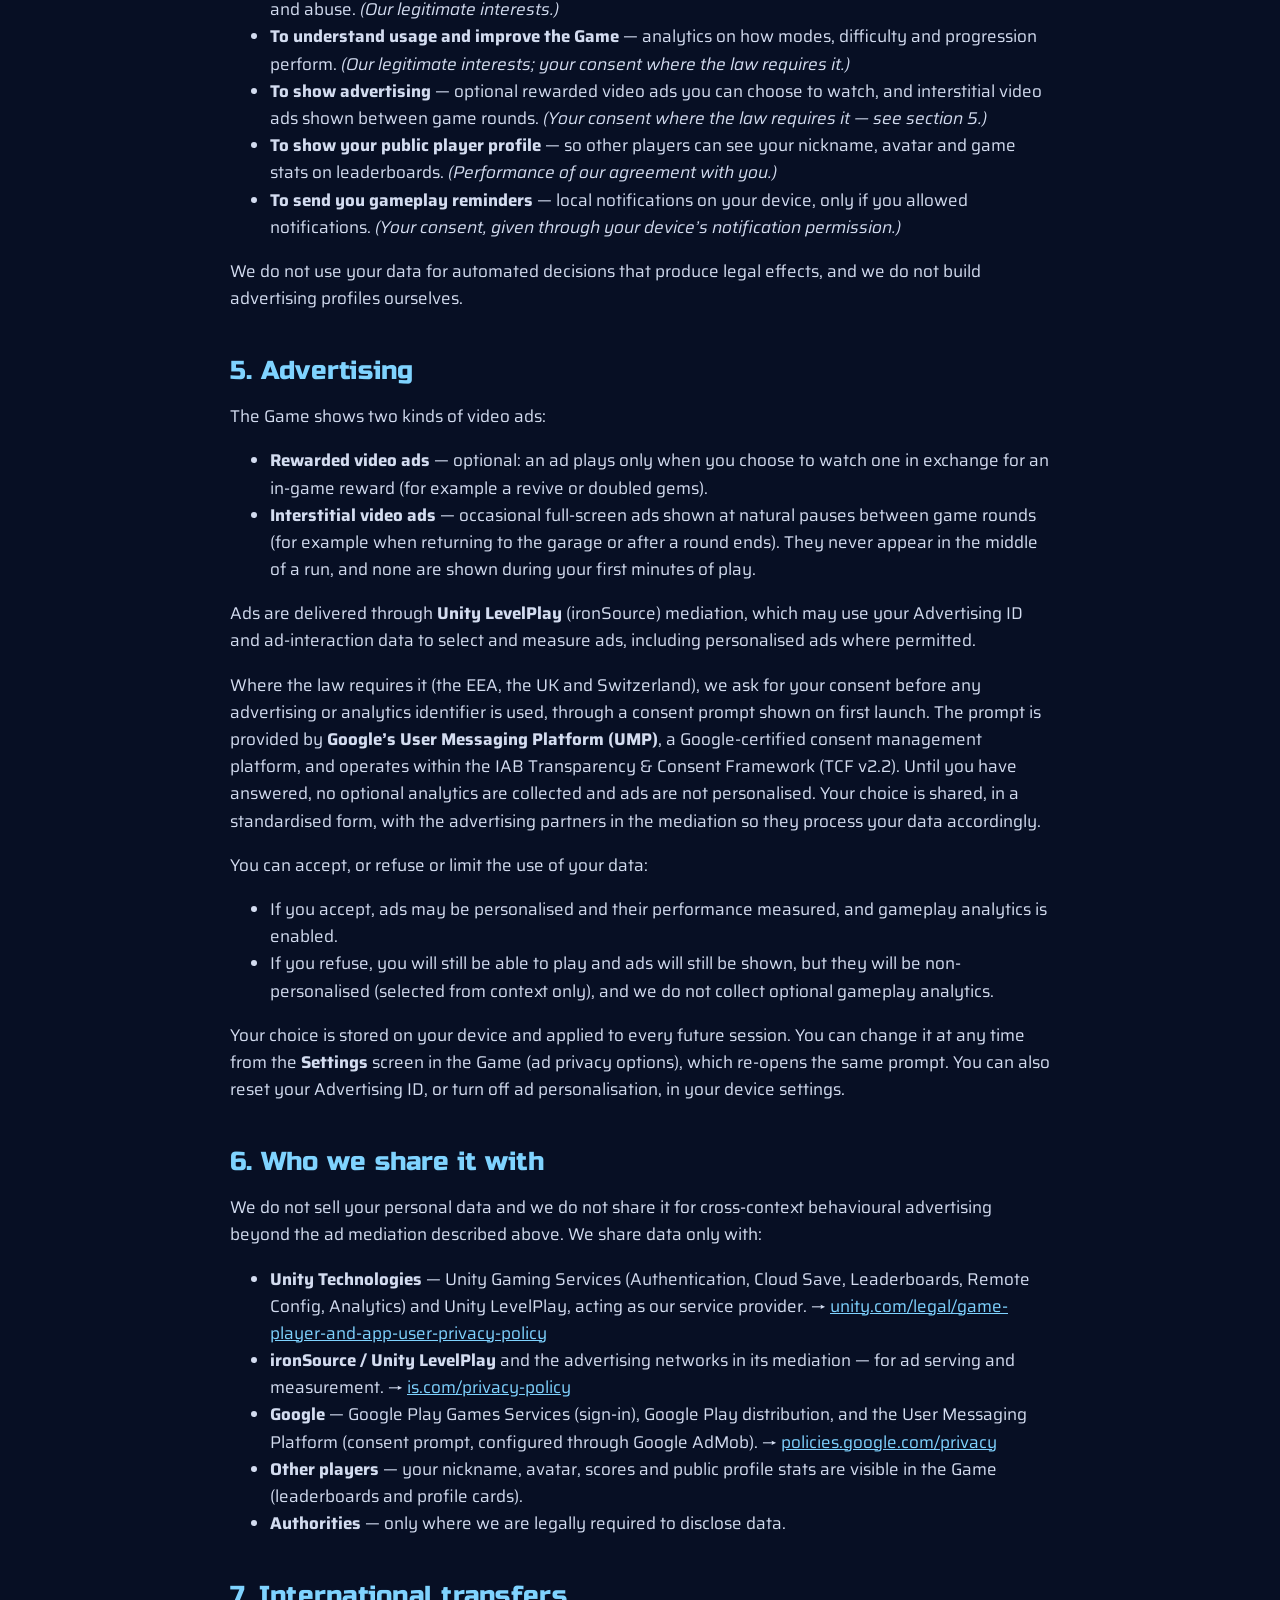
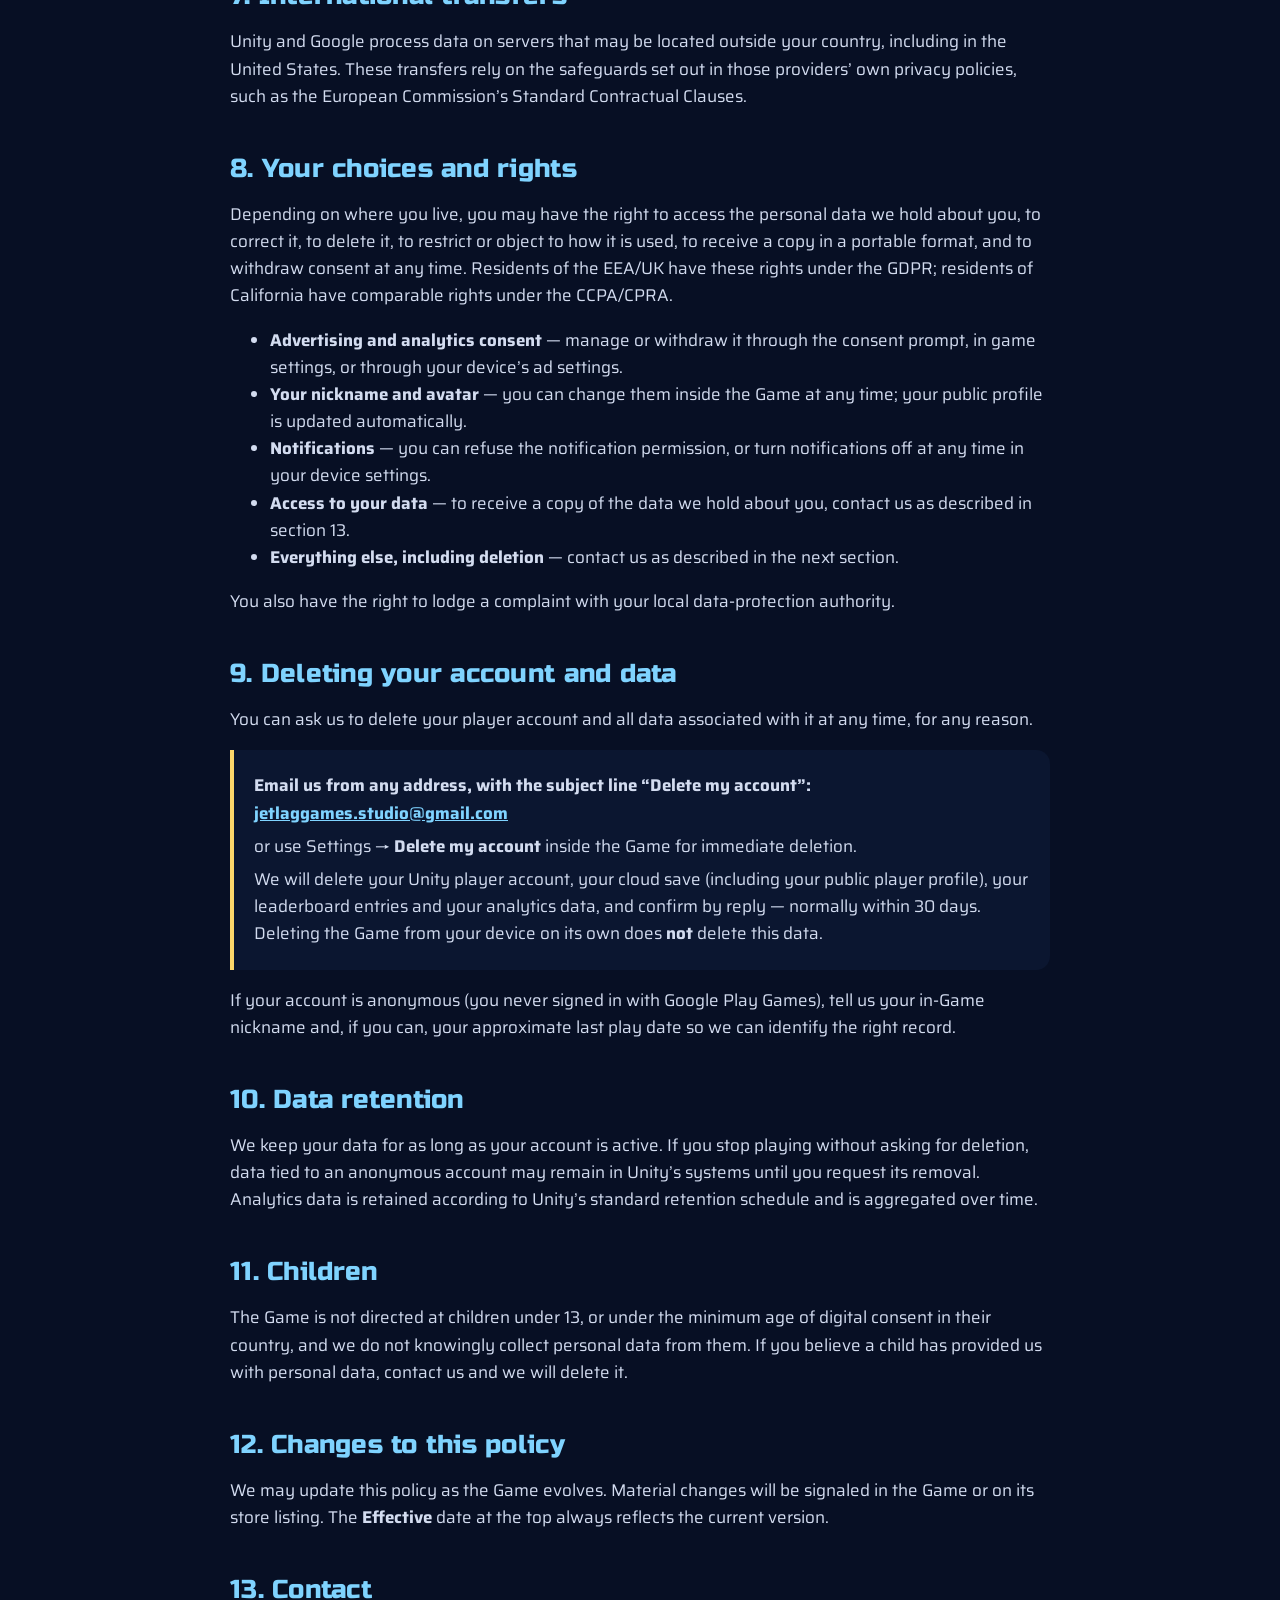
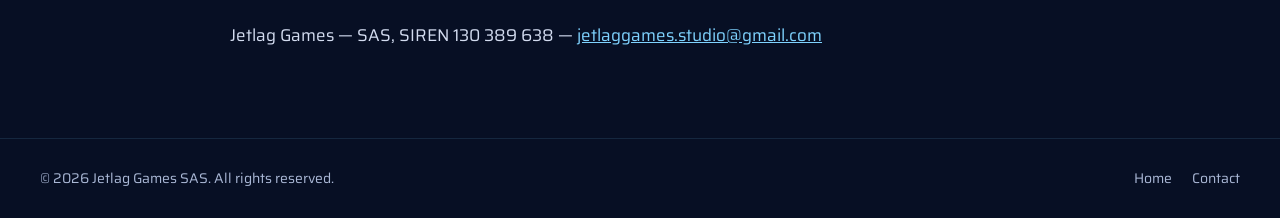
==== commit e5b1ecaa: "Privacy policy v1.2: add interstitial ads Co-Authored-By: Claude Sonnet 5.5 <noreply@anthropic.com>" ====
--- a/privacy.html
+++ b/privacy.html
@@ -36,7 +36,7 @@
     <article class="legal__inner">
       <h1>Keep Drifting — Privacy Policy</h1>
       <p class="meta">
-        <strong>Effective:</strong> 25 September 2026 · <strong>Version:</strong> 1.1<br>
+        <strong>Effective:</strong> 8 October 2026 · <strong>Version:</strong> 1.2<br>
         <strong>Published by:</strong> Jetlag Games (SAS, SIREN 130 389 638) · <strong>Contact:</strong> <a href="mailto:jetlaggames.studio@gmail.com">jetlaggames.studio@gmail.com</a>
       </p>
 
@@ -64,9 +64,9 @@
             <tr><td>Public player profile — your nickname, the avatar you picked from the Game’s preset set, and a summary of your game stats (best score, best combo, number of cars unlocked, duel wins, best weekly rank)</td><td>Unity Cloud Save (public player data)</td><td>Shown on your profile card and next to your leaderboard entries when another player views them</td><td>Unity (as our processor); visible to other players</td></tr>
             <tr><td>Game progress — scores, distance, cars / skins / environments unlocked, in-game gem balance, tutorial completion, weekly-event tickets</td><td>Unity Cloud Save</td><td>Cross-device save and restore</td><td>Unity (as our processor)</td></tr>
             <tr><td>Scores you submit to leaderboards (global, weekly, duel, weekly battle)</td><td>Unity Leaderboards</td><td>Rankings</td><td>Unity; rankings visible to other players</td></tr>
-            <tr><td>Gameplay analytics, linked to your player account identifier — app opens, runs started, ended or quit, cause of a crash, distance milestones and score reached, game mode and environment chosen, cars / skins / environments unlocked, missions and rewards claimed, in-game currency earned and spent, rewarded-ad interactions, tutorial-progress steps, account type (anonymous or Google Play), session information, and device frame-rate / performance</td><td>Unity Analytics</td><td>Understand how the Game is played; fix bugs; balance difficulty</td><td>Unity (as our processor)</td></tr>
+            <tr><td>Gameplay analytics, linked to your player account identifier — app opens, runs started, ended or quit, cause of a crash, distance milestones and score reached, game mode and environment chosen, cars / skins / environments unlocked, missions and rewards claimed, in-game currency earned and spent, ad interactions (rewarded and interstitial ads), tutorial-progress steps, account type (anonymous or Google Play), session information, and device frame-rate / performance</td><td>Unity Analytics</td><td>Understand how the Game is played; fix bugs; balance difficulty</td><td>Unity (as our processor)</td></tr>
             <tr><td>Approximate location — country or region derived from your IP address (we do not store the IP address itself)</td><td>Unity Analytics</td><td>Regional usage statistics</td><td>Unity (as our processor)</td></tr>
-            <tr><td>Advertising ID (Google Advertising ID) and ad-interaction data</td><td>Unity LevelPlay (ironSource) ad mediation, and the ad networks it mediates (currently Unity Ads)</td><td>Select, show and measure rewarded video ads</td><td>ironSource / Unity and the ad networks in its mediation</td></tr>
+            <tr><td>Advertising ID (Google Advertising ID) and ad-interaction data</td><td>Unity LevelPlay (ironSource) ad mediation, and the ad networks it mediates (currently Unity Ads)</td><td>Select, show and measure rewarded and interstitial video ads</td><td>ironSource / Unity and the ad networks in its mediation</td></tr>
             <tr><td>Your privacy choices — the consent status and IAB TCF consent string recorded when you answer the consent prompt</td><td>Google User Messaging Platform (UMP)</td><td>Record and apply your advertising and analytics choices</td><td>Stored on your device; shared in standardised form with Google and the ad partners in the mediation</td></tr>
             <tr><td>Notification permission — whether you allowed the Game to send notifications</td><td>Android operating system</td><td>Show an occasional local “come back and play” reminder after a few hours without playing. The reminder is scheduled and shown on your device only — no push service is used and nothing is sent to us</td><td>No one</td></tr>
             <tr><td>Device and technical information — device model, operating-system version, platform, language, Game version, crash and error diagnostics</td><td>Unity Gaming Services; Unity LevelPlay</td><td>Compatibility, security, debugging</td><td>Unity; ironSource / Unity</td></tr>
@@ -81,20 +81,24 @@
         <li><strong>To run the Game’s features</strong> — cloud save, leaderboards, duels and weekly events. <em>(Performance of our agreement with you.)</em></li>
         <li><strong>To keep the Game working and secure</strong> — compatibility, crash fixing, and preventing cheating, fraud and abuse. <em>(Our legitimate interests.)</em></li>
         <li><strong>To understand usage and improve the Game</strong> — analytics on how modes, difficulty and progression perform. <em>(Our legitimate interests; your consent where the law requires it.)</em></li>
-        <li><strong>To show rewarded advertising</strong> — optional video ads you can choose to watch. <em>(Your consent where the law requires it — see section 5.)</em></li>
+        <li><strong>To show advertising</strong> — optional rewarded video ads you can choose to watch, and interstitial video ads shown between game rounds. <em>(Your consent where the law requires it — see section 5.)</em></li>
         <li><strong>To show your public player profile</strong> — so other players can see your nickname, avatar and game stats on leaderboards. <em>(Performance of our agreement with you.)</em></li>
         <li><strong>To send you gameplay reminders</strong> — local notifications on your device, only if you allowed notifications. <em>(Your consent, given through your device’s notification permission.)</em></li>
       </ul>
       <p>We do not use your data for automated decisions that produce legal effects, and we do not build advertising profiles ourselves.</p>
 
       <h2>5. Advertising</h2>
-      <p>The Game shows <strong>optional rewarded video ads</strong> only: an ad plays only when you choose to watch one in exchange for an in-game reward (for example a revive or doubled gems). The Game does not show ads you have not chosen to watch.</p>
+      <p>The Game shows two kinds of video ads:</p>
+      <ul>
+        <li><strong>Rewarded video ads</strong> — optional: an ad plays only when you choose to watch one in exchange for an in-game reward (for example a revive or doubled gems).</li>
+        <li><strong>Interstitial video ads</strong> — occasional full-screen ads shown at natural pauses between game rounds (for example when returning to the garage or after a round ends). They never appear in the middle of a run, and none are shown during your first minutes of play.</li>
+      </ul>
       <p>Ads are delivered through <strong>Unity LevelPlay</strong> (ironSource) mediation, which may use your Advertising ID and ad-interaction data to select and measure ads, including personalised ads where permitted.</p>
       <p>Where the law requires it (the EEA, the UK and Switzerland), we ask for your consent before any advertising or analytics identifier is used, through a consent prompt shown on first launch. The prompt is provided by <strong>Google’s User Messaging Platform (UMP)</strong>, a Google-certified consent management platform, and operates within the IAB Transparency &amp; Consent Framework (TCF v2.2). Until you have answered, no optional analytics are collected and ads are not personalised. Your choice is shared, in a standardised form, with the advertising partners in the mediation so they process your data accordingly.</p>
       <p>You can accept, or refuse or limit the use of your data:</p>
       <ul>
         <li>If you accept, ads may be personalised and their performance measured, and gameplay analytics is enabled.</li>
-        <li>If you refuse, you will still be able to play and to watch rewarded ads, but those ads will be non-personalised (selected from context only), and we do not collect optional gameplay analytics.</li>
+        <li>If you refuse, you will still be able to play and ads will still be shown, but they will be non-personalised (selected from context only), and we do not collect optional gameplay analytics.</li>
       </ul>
       <p>Your choice is stored on your device and applied to every future session. You can change it at any time from the <strong>Settings</strong> screen in the Game (ad privacy options), which re-opens the same prompt. You can also reset your Advertising ID, or turn off ad personalisation, in your device settings.</p>
 
